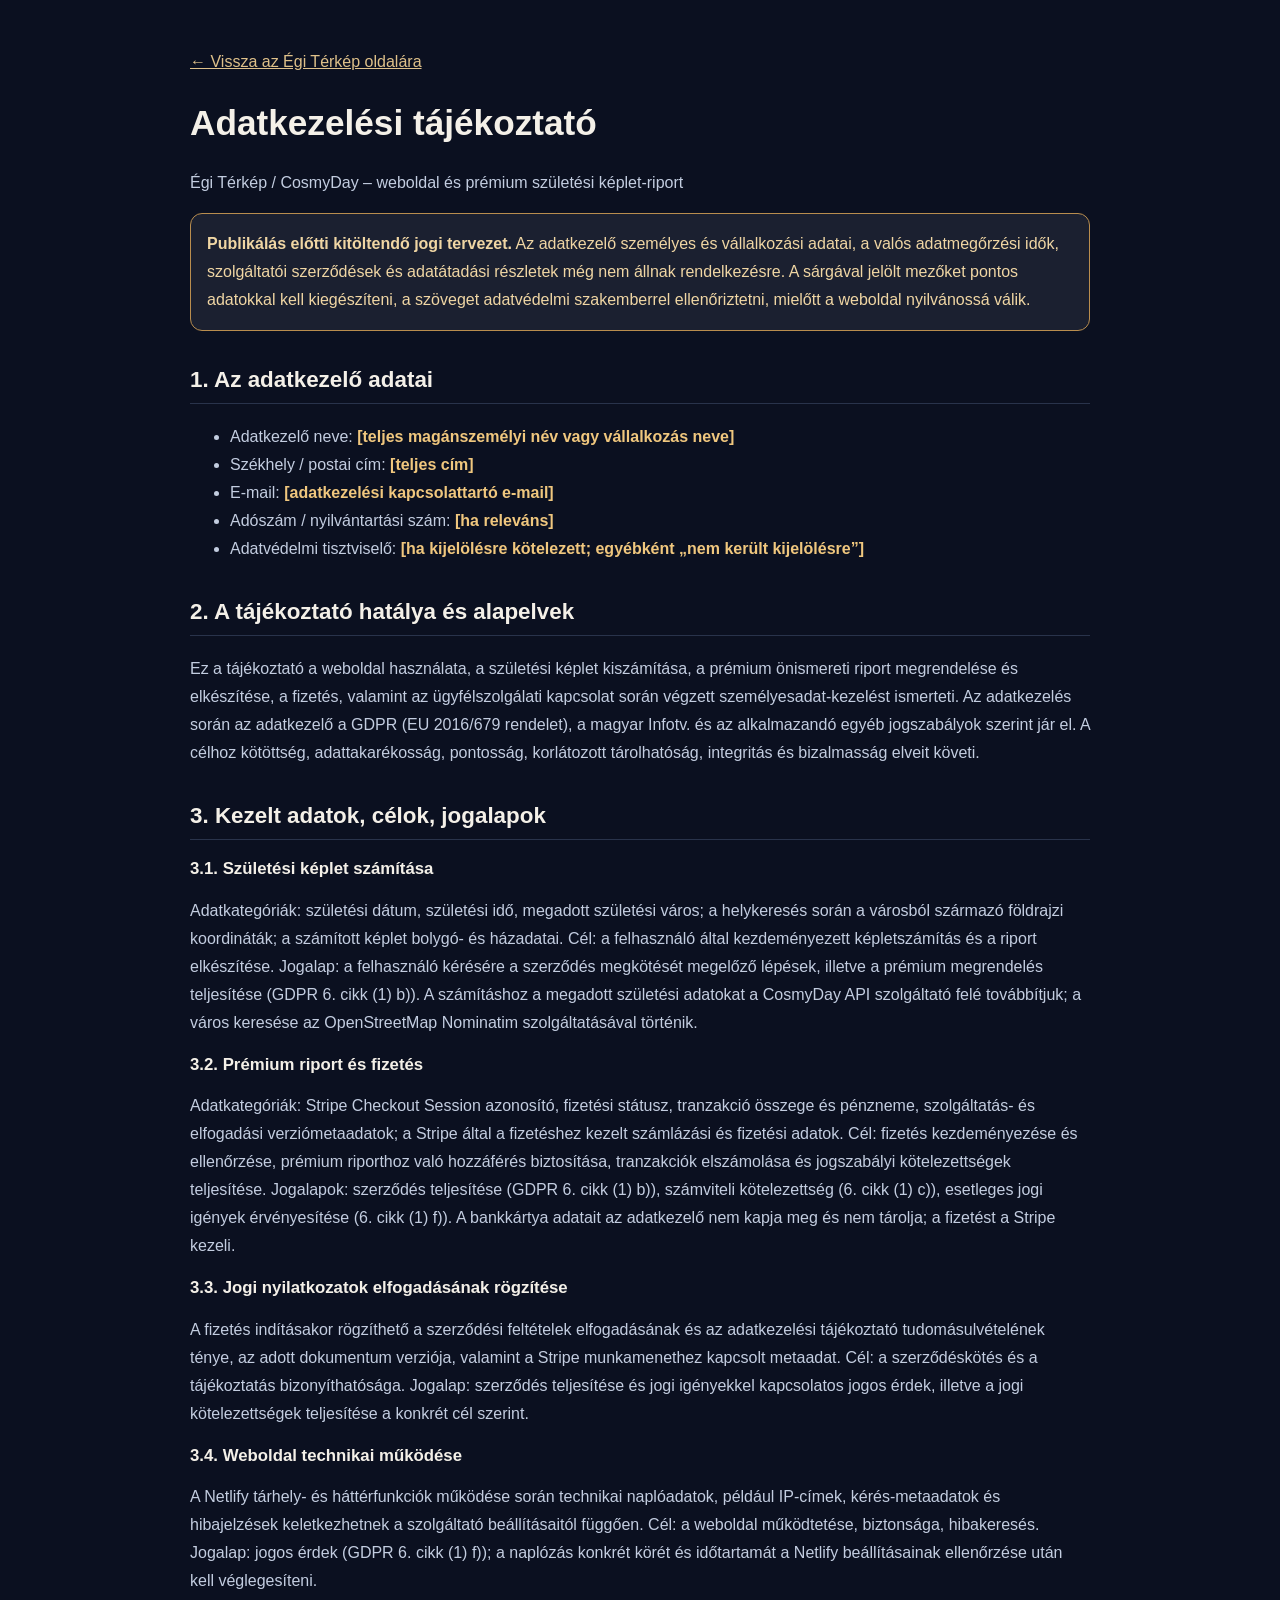
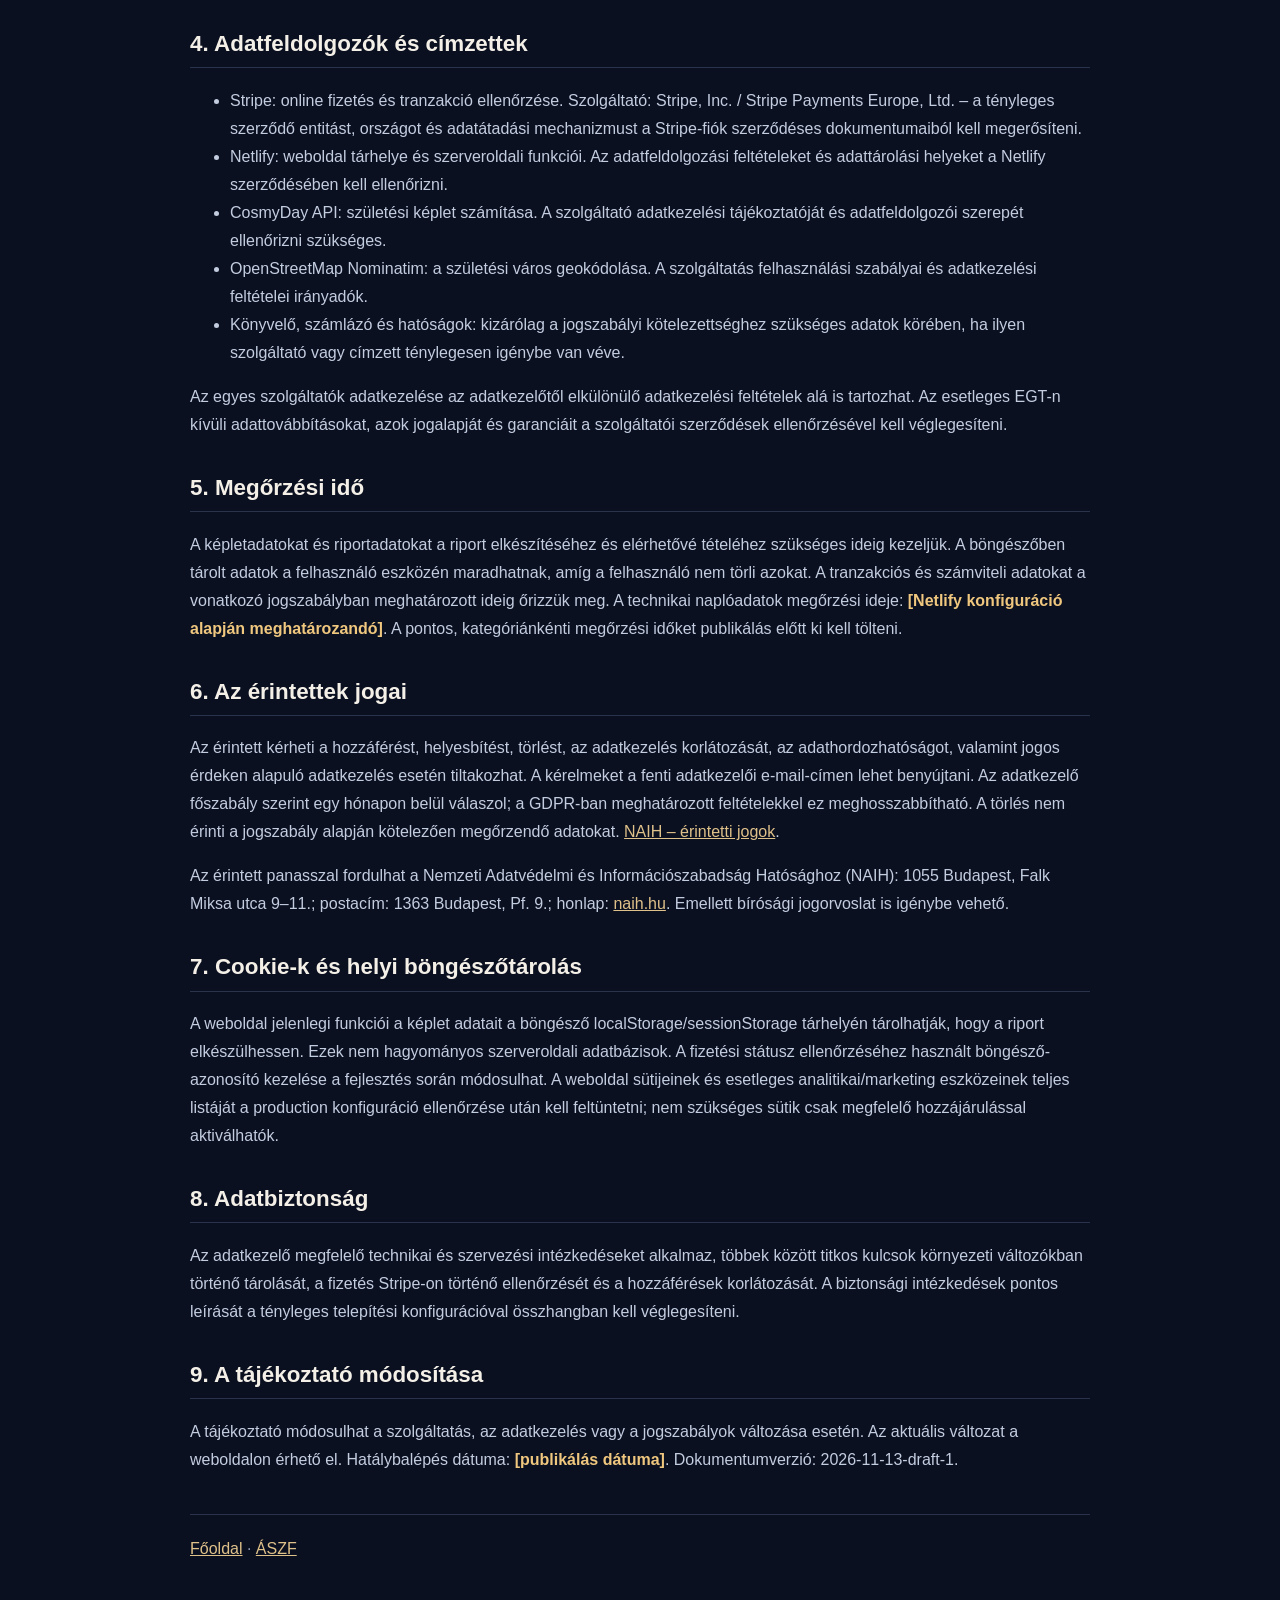
==== adatkezeles.html @ ced56c2c "Add draft GDPR privacy notice page" ====
<!doctype html><html lang="hu"><head><meta charset="utf-8"><meta name="viewport" content="width=device-width,initial-scale=1"><title>Adatkezelési tájékoztató – Égi Térkép</title><style>body{margin:0;background:#0b1020;color:#dce3f2;font:16px/1.75 Arial,sans-serif}.page{max-width:900px;margin:0 auto;padding:48px 24px 80px}a{color:#dfc18a}h1,h2,h3{color:#f4f0e8;line-height:1.3}h1{font-size:2.2rem}h2{margin-top:34px;font-size:1.4rem;border-bottom:1px solid #29334b;padding-bottom:9px}h3{font-size:1.05rem}p,li{color:#c3cde0}.notice{padding:16px;border:1px solid #b98d4e;background:#1b2030;border-radius:12px;color:#f0d6a4}.placeholder{color:#f0c77e;font-weight:bold}header{margin-bottom:24px}footer{border-top:1px solid #29334b;margin-top:40px;padding-top:20px;color:#8e9ab3}</style></head><body><main class="page"><header><a href="/">← Vissza az Égi Térkép oldalára</a></header><h1>Adatkezelési tájékoztató</h1><p>Égi Térkép / CosmyDay – weboldal és prémium születési képlet-riport</p><div class="notice"><strong>Publikálás előtti kitöltendő jogi tervezet.</strong> Az adatkezelő személyes és vállalkozási adatai, a valós adatmegőrzési idők, szolgáltatói szerződések és adatátadási részletek még nem állnak rendelkezésre. A sárgával jelölt mezőket pontos adatokkal kell kiegészíteni, a szöveget adatvédelmi szakemberrel ellenőriztetni, mielőtt a weboldal nyilvánossá válik.</div>
<h2>1. Az adatkezelő adatai</h2><ul><li>Adatkezelő neve: <span class="placeholder">[teljes magánszemélyi név vagy vállalkozás neve]</span></li><li>Székhely / postai cím: <span class="placeholder">[teljes cím]</span></li><li>E-mail: <span class="placeholder">[adatkezelési kapcsolattartó e-mail]</span></li><li>Adószám / nyilvántartási szám: <span class="placeholder">[ha releváns]</span></li><li>Adatvédelmi tisztviselő: <span class="placeholder">[ha kijelölésre kötelezett; egyébként „nem került kijelölésre”]</span></li></ul>
<h2>2. A tájékoztató hatálya és alapelvek</h2><p>Ez a tájékoztató a weboldal használata, a születési képlet kiszámítása, a prémium önismereti riport megrendelése és elkészítése, a fizetés, valamint az ügyfélszolgálati kapcsolat során végzett személyesadat-kezelést ismerteti. Az adatkezelés során az adatkezelő a GDPR (EU 2016/679 rendelet), a magyar Infotv. és az alkalmazandó egyéb jogszabályok szerint jár el. A célhoz kötöttség, adattakarékosság, pontosság, korlátozott tárolhatóság, integritás és bizalmasság elveit követi.</p>
<h2>3. Kezelt adatok, célok, jogalapok</h2><h3>3.1. Születési képlet számítása</h3><p>Adatkategóriák: születési dátum, születési idő, megadott születési város; a helykeresés során a városból származó földrajzi koordináták; a számított képlet bolygó- és házadatai. Cél: a felhasználó által kezdeményezett képletszámítás és a riport elkészítése. Jogalap: a felhasználó kérésére a szerződés megkötését megelőző lépések, illetve a prémium megrendelés teljesítése (GDPR 6. cikk (1) b)). A számításhoz a megadott születési adatokat a CosmyDay API szolgáltató felé továbbítjuk; a város keresése az OpenStreetMap Nominatim szolgáltatásával történik.</p><h3>3.2. Prémium riport és fizetés</h3><p>Adatkategóriák: Stripe Checkout Session azonosító, fizetési státusz, tranzakció összege és pénzneme, szolgáltatás- és elfogadási verziómetaadatok; a Stripe által a fizetéshez kezelt számlázási és fizetési adatok. Cél: fizetés kezdeményezése és ellenőrzése, prémium riporthoz való hozzáférés biztosítása, tranzakciók elszámolása és jogszabályi kötelezettségek teljesítése. Jogalapok: szerződés teljesítése (GDPR 6. cikk (1) b)), számviteli kötelezettség (6. cikk (1) c)), esetleges jogi igények érvényesítése (6. cikk (1) f)). A bankkártya adatait az adatkezelő nem kapja meg és nem tárolja; a fizetést a Stripe kezeli.</p><h3>3.3. Jogi nyilatkozatok elfogadásának rögzítése</h3><p>A fizetés indításakor rögzíthető a szerződési feltételek elfogadásának és az adatkezelési tájékoztató tudomásulvételének ténye, az adott dokumentum verziója, valamint a Stripe munkamenethez kapcsolt metaadat. Cél: a szerződéskötés és a tájékoztatás bizonyíthatósága. Jogalap: szerződés teljesítése és jogi igényekkel kapcsolatos jogos érdek, illetve a jogi kötelezettségek teljesítése a konkrét cél szerint.</p><h3>3.4. Weboldal technikai működése</h3><p>A Netlify tárhely- és háttérfunkciók működése során technikai naplóadatok, például IP-címek, kérés-metaadatok és hibajelzések keletkezhetnek a szolgáltató beállításaitól függően. Cél: a weboldal működtetése, biztonsága, hibakeresés. Jogalap: jogos érdek (GDPR 6. cikk (1) f)); a naplózás konkrét körét és időtartamát a Netlify beállításainak ellenőrzése után kell véglegesíteni.</p>
<h2>4. Adatfeldolgozók és címzettek</h2><ul><li>Stripe: online fizetés és tranzakció ellenőrzése. Szolgáltató: Stripe, Inc. / Stripe Payments Europe, Ltd. – a tényleges szerződő entitást, országot és adatátadási mechanizmust a Stripe-fiók szerződéses dokumentumaiból kell megerősíteni.</li><li>Netlify: weboldal tárhelye és szerveroldali funkciói. Az adatfeldolgozási feltételeket és adattárolási helyeket a Netlify szerződésében kell ellenőrizni.</li><li>CosmyDay API: születési képlet számítása. A szolgáltató adatkezelési tájékoztatóját és adatfeldolgozói szerepét ellenőrizni szükséges.</li><li>OpenStreetMap Nominatim: a születési város geokódolása. A szolgáltatás felhasználási szabályai és adatkezelési feltételei irányadók.</li><li>Könyvelő, számlázó és hatóságok: kizárólag a jogszabályi kötelezettséghez szükséges adatok körében, ha ilyen szolgáltató vagy címzett ténylegesen igénybe van véve.</li></ul><p>Az egyes szolgáltatók adatkezelése az adatkezelőtől elkülönülő adatkezelési feltételek alá is tartozhat. Az esetleges EGT-n kívüli adattovábbításokat, azok jogalapját és garanciáit a szolgáltatói szerződések ellenőrzésével kell véglegesíteni.</p>
<h2>5. Megőrzési idő</h2><p>A képletadatokat és riportadatokat a riport elkészítéséhez és elérhetővé tételéhez szükséges ideig kezeljük. A böngészőben tárolt adatok a felhasználó eszközén maradhatnak, amíg a felhasználó nem törli azokat. A tranzakciós és számviteli adatokat a vonatkozó jogszabályban meghatározott ideig őrizzük meg. A technikai naplóadatok megőrzési ideje: <span class="placeholder">[Netlify konfiguráció alapján meghatározandó]</span>. A pontos, kategóriánkénti megőrzési időket publikálás előtt ki kell tölteni.</p>
<h2>6. Az érintettek jogai</h2><p>Az érintett kérheti a hozzáférést, helyesbítést, törlést, az adatkezelés korlátozását, az adathordozhatóságot, valamint jogos érdeken alapuló adatkezelés esetén tiltakozhat. A kérelmeket a fenti adatkezelői e-mail-címen lehet benyújtani. Az adatkezelő főszabály szerint egy hónapon belül válaszol; a GDPR-ban meghatározott feltételekkel ez meghosszabbítható. A törlés nem érinti a jogszabály alapján kötelezően megőrzendő adatokat. <a href="https://www.naih.hu/data-protection/rights-of-data-subjects">NAIH – érintetti jogok</a>.</p><p>Az érintett panasszal fordulhat a Nemzeti Adatvédelmi és Információszabadság Hatósághoz (NAIH): 1055 Budapest, Falk Miksa utca 9–11.; postacím: 1363 Budapest, Pf. 9.; honlap: <a href="https://www.naih.hu/">naih.hu</a>. Emellett bírósági jogorvoslat is igénybe vehető.</p>
<h2>7. Cookie-k és helyi böngészőtárolás</h2><p>A weboldal jelenlegi funkciói a képlet adatait a böngésző localStorage/sessionStorage tárhelyén tárolhatják, hogy a riport elkészülhessen. Ezek nem hagyományos szerveroldali adatbázisok. A fizetési státusz ellenőrzéséhez használt böngésző-azonosító kezelése a fejlesztés során módosulhat. A weboldal sütijeinek és esetleges analitikai/marketing eszközeinek teljes listáját a production konfiguráció ellenőrzése után kell feltüntetni; nem szükséges sütik csak megfelelő hozzájárulással aktiválhatók.</p>
<h2>8. Adatbiztonság</h2><p>Az adatkezelő megfelelő technikai és szervezési intézkedéseket alkalmaz, többek között titkos kulcsok környezeti változókban történő tárolását, a fizetés Stripe-on történő ellenőrzését és a hozzáférések korlátozását. A biztonsági intézkedések pontos leírását a tényleges telepítési konfigurációval összhangban kell véglegesíteni.</p>
<h2>9. A tájékoztató módosítása</h2><p>A tájékoztató módosulhat a szolgáltatás, az adatkezelés vagy a jogszabályok változása esetén. Az aktuális változat a weboldalon érhető el. Hatálybalépés dátuma: <span class="placeholder">[publikálás dátuma]</span>. Dokumentumverzió: 2026-11-13-draft-1.</p><footer><a href="/">Főoldal</a> · <a href="/aszf.html">ÁSZF</a></footer></main></body></html>
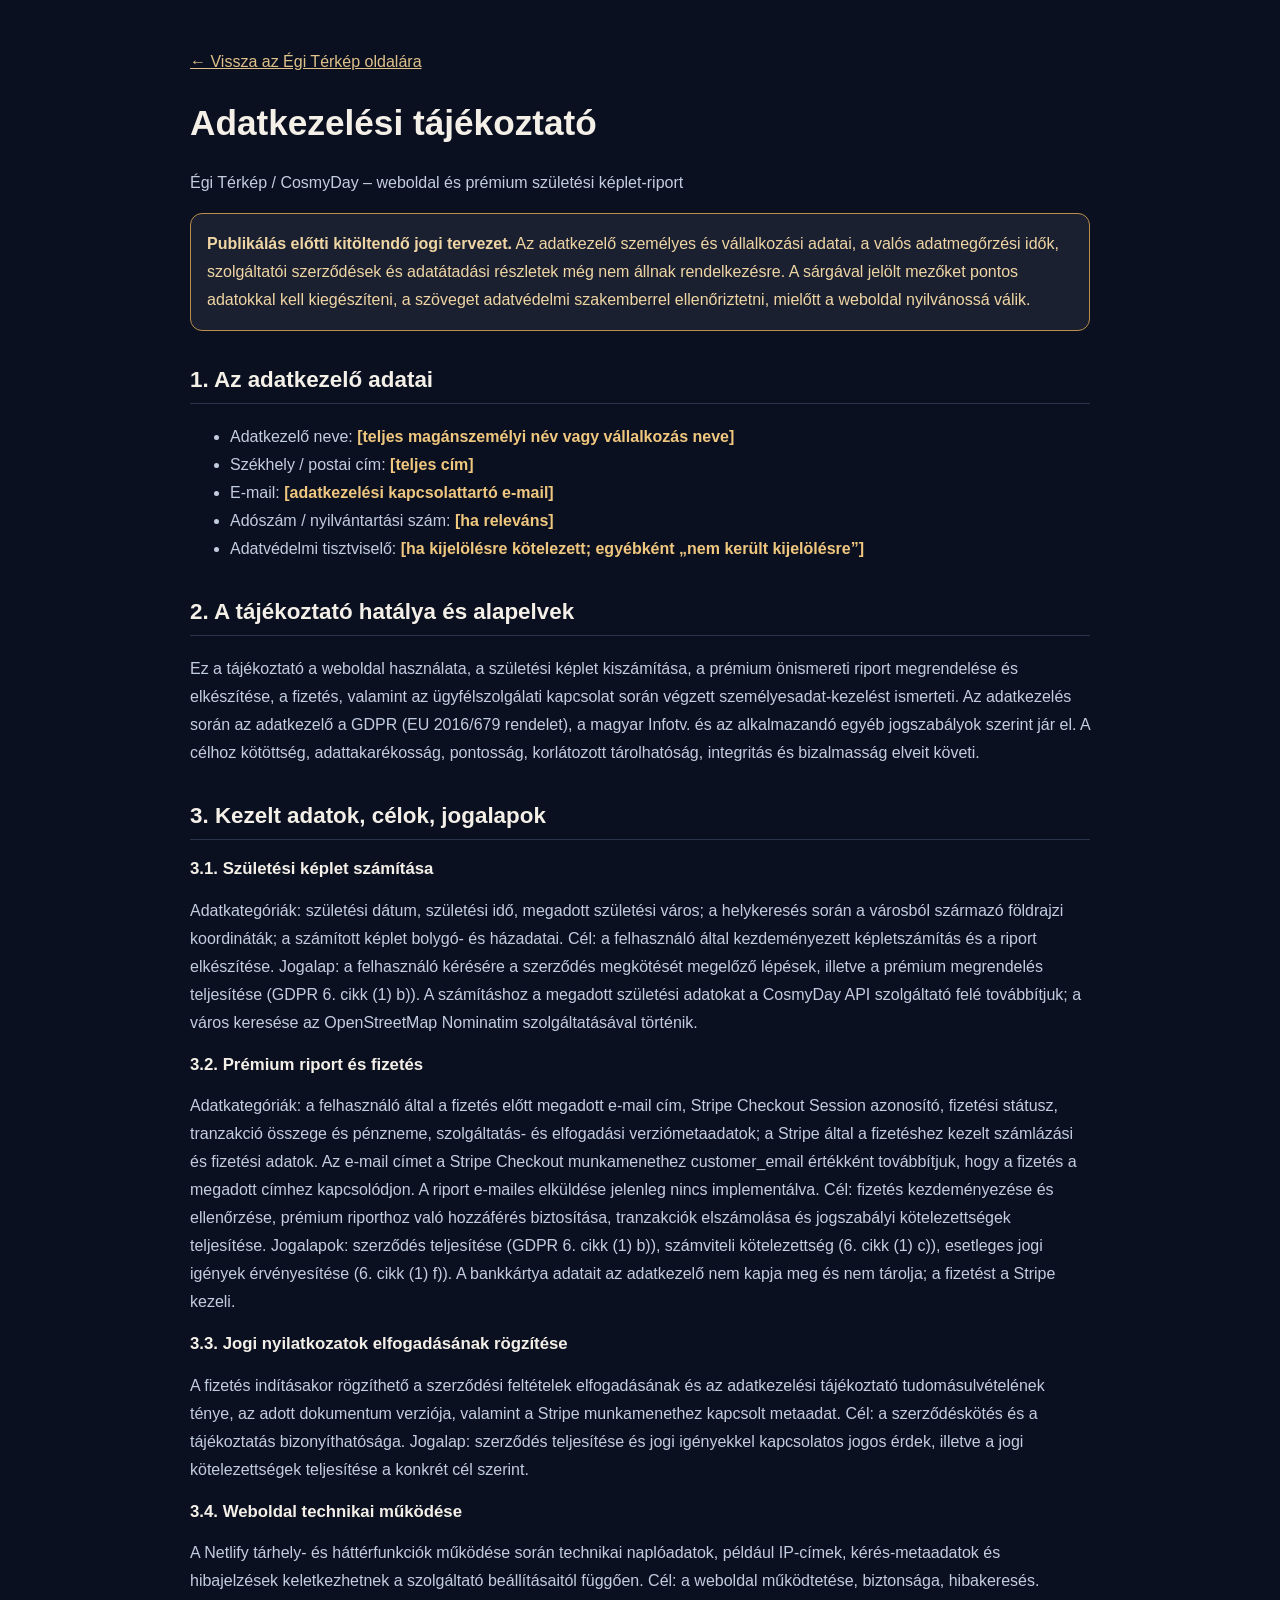
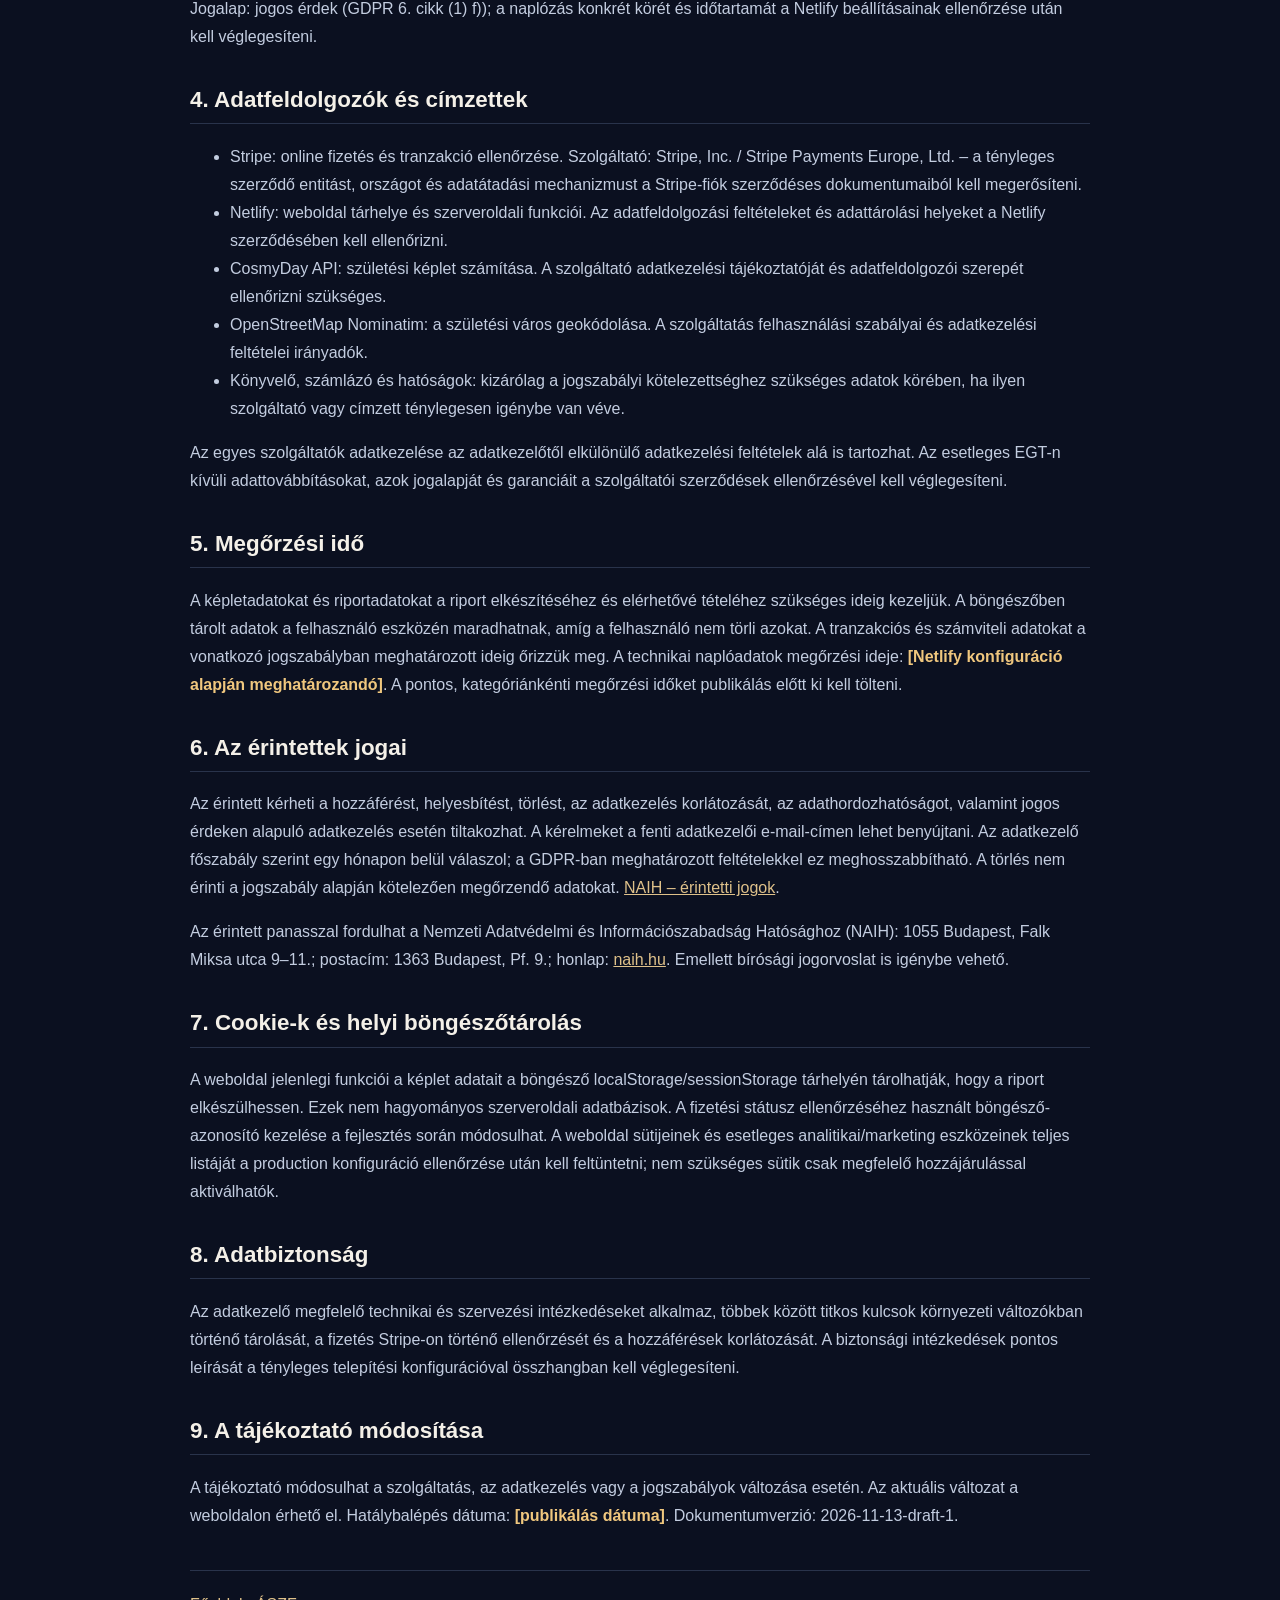
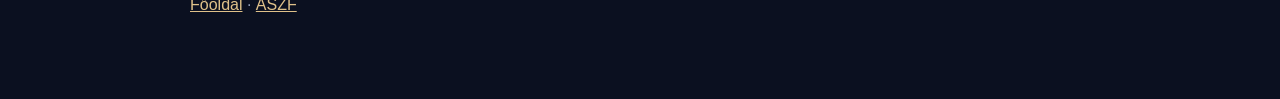
==== commit 708ab20e: "Document customer email data processing for Stripe Checkout" ====
--- a/adatkezeles.html
+++ b/adatkezeles.html
@@ -1,7 +1,7 @@
 <!doctype html><html lang="hu"><head><meta charset="utf-8"><meta name="viewport" content="width=device-width,initial-scale=1"><title>Adatkezelési tájékoztató – Égi Térkép</title><style>body{margin:0;background:#0b1020;color:#dce3f2;font:16px/1.75 Arial,sans-serif}.page{max-width:900px;margin:0 auto;padding:48px 24px 80px}a{color:#dfc18a}h1,h2,h3{color:#f4f0e8;line-height:1.3}h1{font-size:2.2rem}h2{margin-top:34px;font-size:1.4rem;border-bottom:1px solid #29334b;padding-bottom:9px}h3{font-size:1.05rem}p,li{color:#c3cde0}.notice{padding:16px;border:1px solid #b98d4e;background:#1b2030;border-radius:12px;color:#f0d6a4}.placeholder{color:#f0c77e;font-weight:bold}header{margin-bottom:24px}footer{border-top:1px solid #29334b;margin-top:40px;padding-top:20px;color:#8e9ab3}</style></head><body><main class="page"><header><a href="/">← Vissza az Égi Térkép oldalára</a></header><h1>Adatkezelési tájékoztató</h1><p>Égi Térkép / CosmyDay – weboldal és prémium születési képlet-riport</p><div class="notice"><strong>Publikálás előtti kitöltendő jogi tervezet.</strong> Az adatkezelő személyes és vállalkozási adatai, a valós adatmegőrzési idők, szolgáltatói szerződések és adatátadási részletek még nem állnak rendelkezésre. A sárgával jelölt mezőket pontos adatokkal kell kiegészíteni, a szöveget adatvédelmi szakemberrel ellenőriztetni, mielőtt a weboldal nyilvánossá válik.</div>
 <h2>1. Az adatkezelő adatai</h2><ul><li>Adatkezelő neve: <span class="placeholder">[teljes magánszemélyi név vagy vállalkozás neve]</span></li><li>Székhely / postai cím: <span class="placeholder">[teljes cím]</span></li><li>E-mail: <span class="placeholder">[adatkezelési kapcsolattartó e-mail]</span></li><li>Adószám / nyilvántartási szám: <span class="placeholder">[ha releváns]</span></li><li>Adatvédelmi tisztviselő: <span class="placeholder">[ha kijelölésre kötelezett; egyébként „nem került kijelölésre”]</span></li></ul>
 <h2>2. A tájékoztató hatálya és alapelvek</h2><p>Ez a tájékoztató a weboldal használata, a születési képlet kiszámítása, a prémium önismereti riport megrendelése és elkészítése, a fizetés, valamint az ügyfélszolgálati kapcsolat során végzett személyesadat-kezelést ismerteti. Az adatkezelés során az adatkezelő a GDPR (EU 2016/679 rendelet), a magyar Infotv. és az alkalmazandó egyéb jogszabályok szerint jár el. A célhoz kötöttség, adattakarékosság, pontosság, korlátozott tárolhatóság, integritás és bizalmasság elveit követi.</p>
-<h2>3. Kezelt adatok, célok, jogalapok</h2><h3>3.1. Születési képlet számítása</h3><p>Adatkategóriák: születési dátum, születési idő, megadott születési város; a helykeresés során a városból származó földrajzi koordináták; a számított képlet bolygó- és házadatai. Cél: a felhasználó által kezdeményezett képletszámítás és a riport elkészítése. Jogalap: a felhasználó kérésére a szerződés megkötését megelőző lépések, illetve a prémium megrendelés teljesítése (GDPR 6. cikk (1) b)). A számításhoz a megadott születési adatokat a CosmyDay API szolgáltató felé továbbítjuk; a város keresése az OpenStreetMap Nominatim szolgáltatásával történik.</p><h3>3.2. Prémium riport és fizetés</h3><p>Adatkategóriák: Stripe Checkout Session azonosító, fizetési státusz, tranzakció összege és pénzneme, szolgáltatás- és elfogadási verziómetaadatok; a Stripe által a fizetéshez kezelt számlázási és fizetési adatok. Cél: fizetés kezdeményezése és ellenőrzése, prémium riporthoz való hozzáférés biztosítása, tranzakciók elszámolása és jogszabályi kötelezettségek teljesítése. Jogalapok: szerződés teljesítése (GDPR 6. cikk (1) b)), számviteli kötelezettség (6. cikk (1) c)), esetleges jogi igények érvényesítése (6. cikk (1) f)). A bankkártya adatait az adatkezelő nem kapja meg és nem tárolja; a fizetést a Stripe kezeli.</p><h3>3.3. Jogi nyilatkozatok elfogadásának rögzítése</h3><p>A fizetés indításakor rögzíthető a szerződési feltételek elfogadásának és az adatkezelési tájékoztató tudomásulvételének ténye, az adott dokumentum verziója, valamint a Stripe munkamenethez kapcsolt metaadat. Cél: a szerződéskötés és a tájékoztatás bizonyíthatósága. Jogalap: szerződés teljesítése és jogi igényekkel kapcsolatos jogos érdek, illetve a jogi kötelezettségek teljesítése a konkrét cél szerint.</p><h3>3.4. Weboldal technikai működése</h3><p>A Netlify tárhely- és háttérfunkciók működése során technikai naplóadatok, például IP-címek, kérés-metaadatok és hibajelzések keletkezhetnek a szolgáltató beállításaitól függően. Cél: a weboldal működtetése, biztonsága, hibakeresés. Jogalap: jogos érdek (GDPR 6. cikk (1) f)); a naplózás konkrét körét és időtartamát a Netlify beállításainak ellenőrzése után kell véglegesíteni.</p>
+<h2>3. Kezelt adatok, célok, jogalapok</h2><h3>3.1. Születési képlet számítása</h3><p>Adatkategóriák: születési dátum, születési idő, megadott születési város; a helykeresés során a városból származó földrajzi koordináták; a számított képlet bolygó- és házadatai. Cél: a felhasználó által kezdeményezett képletszámítás és a riport elkészítése. Jogalap: a felhasználó kérésére a szerződés megkötését megelőző lépések, illetve a prémium megrendelés teljesítése (GDPR 6. cikk (1) b)). A számításhoz a megadott születési adatokat a CosmyDay API szolgáltató felé továbbítjuk; a város keresése az OpenStreetMap Nominatim szolgáltatásával történik.</p><h3>3.2. Prémium riport és fizetés</h3><p>Adatkategóriák: a felhasználó által a fizetés előtt megadott e-mail cím, Stripe Checkout Session azonosító, fizetési státusz, tranzakció összege és pénzneme, szolgáltatás- és elfogadási verziómetaadatok; a Stripe által a fizetéshez kezelt számlázási és fizetési adatok. Az e-mail címet a Stripe Checkout munkamenethez customer_email értékként továbbítjuk, hogy a fizetés a megadott címhez kapcsolódjon. A riport e-mailes elküldése jelenleg nincs implementálva. Cél: fizetés kezdeményezése és ellenőrzése, prémium riporthoz való hozzáférés biztosítása, tranzakciók elszámolása és jogszabályi kötelezettségek teljesítése. Jogalapok: szerződés teljesítése (GDPR 6. cikk (1) b)), számviteli kötelezettség (6. cikk (1) c)), esetleges jogi igények érvényesítése (6. cikk (1) f)). A bankkártya adatait az adatkezelő nem kapja meg és nem tárolja; a fizetést a Stripe kezeli.</p><h3>3.3. Jogi nyilatkozatok elfogadásának rögzítése</h3><p>A fizetés indításakor rögzíthető a szerződési feltételek elfogadásának és az adatkezelési tájékoztató tudomásulvételének ténye, az adott dokumentum verziója, valamint a Stripe munkamenethez kapcsolt metaadat. Cél: a szerződéskötés és a tájékoztatás bizonyíthatósága. Jogalap: szerződés teljesítése és jogi igényekkel kapcsolatos jogos érdek, illetve a jogi kötelezettségek teljesítése a konkrét cél szerint.</p><h3>3.4. Weboldal technikai működése</h3><p>A Netlify tárhely- és háttérfunkciók működése során technikai naplóadatok, például IP-címek, kérés-metaadatok és hibajelzések keletkezhetnek a szolgáltató beállításaitól függően. Cél: a weboldal működtetése, biztonsága, hibakeresés. Jogalap: jogos érdek (GDPR 6. cikk (1) f)); a naplózás konkrét körét és időtartamát a Netlify beállításainak ellenőrzése után kell véglegesíteni.</p>
 <h2>4. Adatfeldolgozók és címzettek</h2><ul><li>Stripe: online fizetés és tranzakció ellenőrzése. Szolgáltató: Stripe, Inc. / Stripe Payments Europe, Ltd. – a tényleges szerződő entitást, országot és adatátadási mechanizmust a Stripe-fiók szerződéses dokumentumaiból kell megerősíteni.</li><li>Netlify: weboldal tárhelye és szerveroldali funkciói. Az adatfeldolgozási feltételeket és adattárolási helyeket a Netlify szerződésében kell ellenőrizni.</li><li>CosmyDay API: születési képlet számítása. A szolgáltató adatkezelési tájékoztatóját és adatfeldolgozói szerepét ellenőrizni szükséges.</li><li>OpenStreetMap Nominatim: a születési város geokódolása. A szolgáltatás felhasználási szabályai és adatkezelési feltételei irányadók.</li><li>Könyvelő, számlázó és hatóságok: kizárólag a jogszabályi kötelezettséghez szükséges adatok körében, ha ilyen szolgáltató vagy címzett ténylegesen igénybe van véve.</li></ul><p>Az egyes szolgáltatók adatkezelése az adatkezelőtől elkülönülő adatkezelési feltételek alá is tartozhat. Az esetleges EGT-n kívüli adattovábbításokat, azok jogalapját és garanciáit a szolgáltatói szerződések ellenőrzésével kell véglegesíteni.</p>
 <h2>5. Megőrzési idő</h2><p>A képletadatokat és riportadatokat a riport elkészítéséhez és elérhetővé tételéhez szükséges ideig kezeljük. A böngészőben tárolt adatok a felhasználó eszközén maradhatnak, amíg a felhasználó nem törli azokat. A tranzakciós és számviteli adatokat a vonatkozó jogszabályban meghatározott ideig őrizzük meg. A technikai naplóadatok megőrzési ideje: <span class="placeholder">[Netlify konfiguráció alapján meghatározandó]</span>. A pontos, kategóriánkénti megőrzési időket publikálás előtt ki kell tölteni.</p>
 <h2>6. Az érintettek jogai</h2><p>Az érintett kérheti a hozzáférést, helyesbítést, törlést, az adatkezelés korlátozását, az adathordozhatóságot, valamint jogos érdeken alapuló adatkezelés esetén tiltakozhat. A kérelmeket a fenti adatkezelői e-mail-címen lehet benyújtani. Az adatkezelő főszabály szerint egy hónapon belül válaszol; a GDPR-ban meghatározott feltételekkel ez meghosszabbítható. A törlés nem érinti a jogszabály alapján kötelezően megőrzendő adatokat. <a href="https://www.naih.hu/data-protection/rights-of-data-subjects">NAIH – érintetti jogok</a>.</p><p>Az érintett panasszal fordulhat a Nemzeti Adatvédelmi és Információszabadság Hatósághoz (NAIH): 1055 Budapest, Falk Miksa utca 9–11.; postacím: 1363 Budapest, Pf. 9.; honlap: <a href="https://www.naih.hu/">naih.hu</a>. Emellett bírósági jogorvoslat is igénybe vehető.</p>
